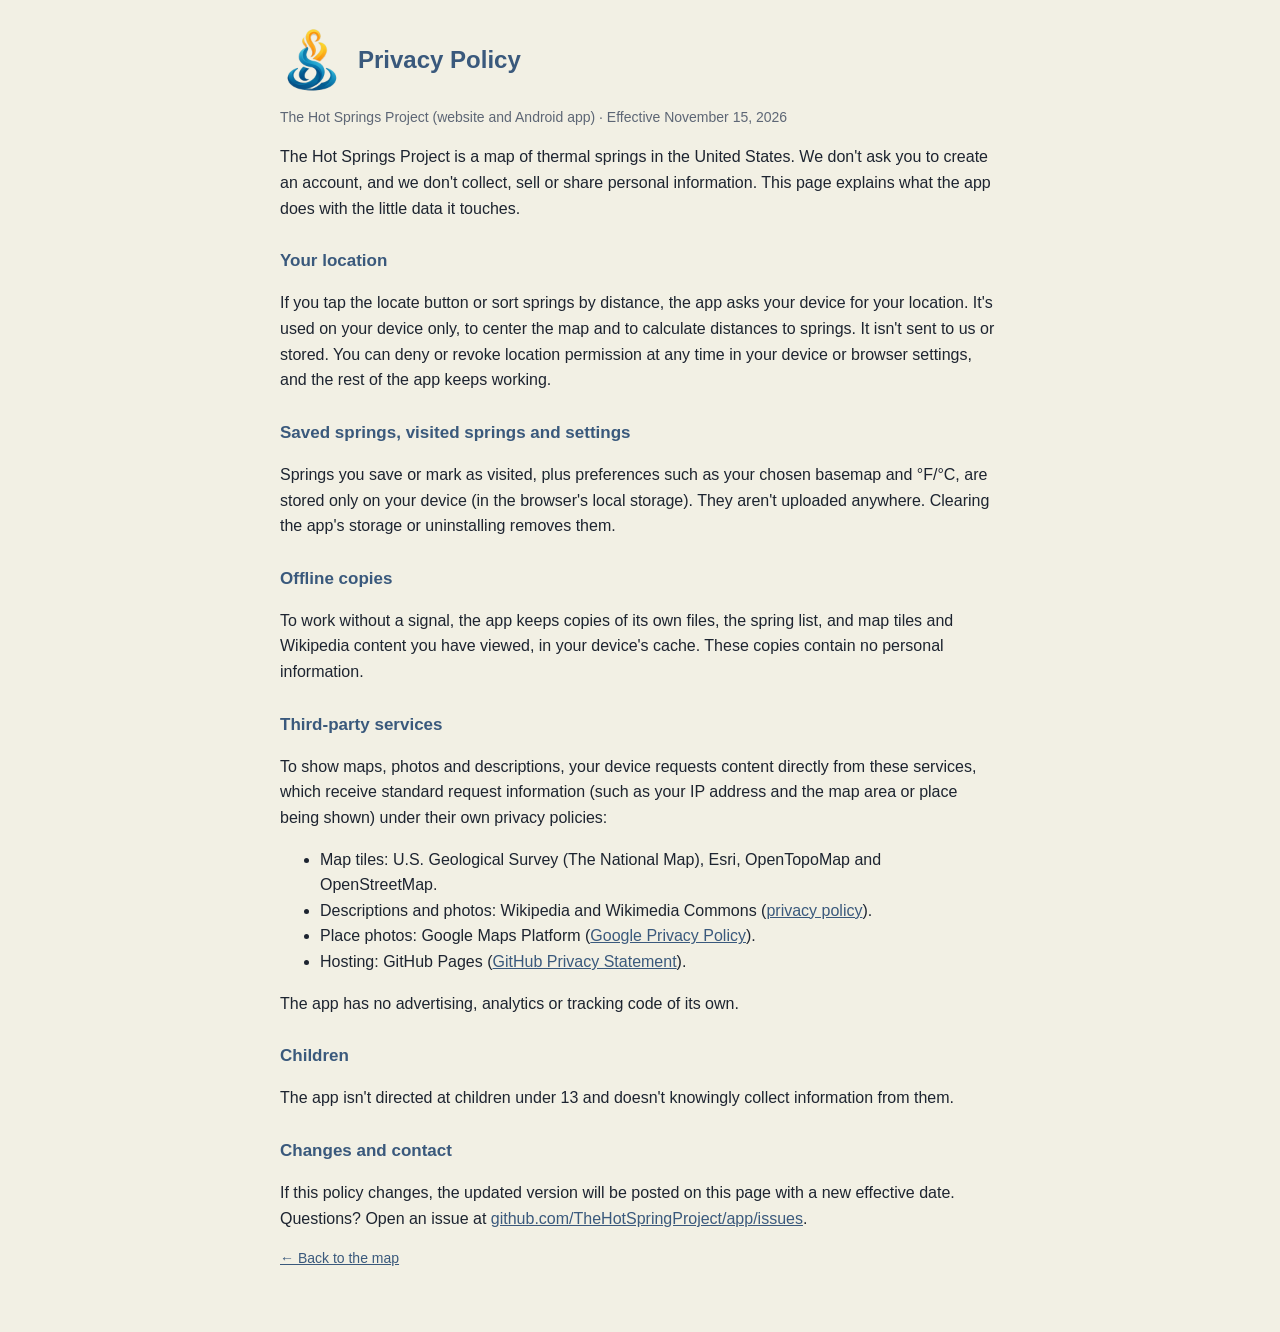
==== privacy.html @ 32f31991 "The Hot Springs Project: initial import Map of hot springs across North America, served at https://h" ====
<!DOCTYPE html>
<html lang="en">
<head>
<meta charset="utf-8">
<meta name="viewport" content="width=device-width, initial-scale=1">
<title>Privacy Policy — The Hot Springs Project</title>
<link rel="icon" href="favicon.ico?v=5" sizes="16x16 32x32 48x48">
<link rel="icon" href="assets/fav-32.png?v=5" sizes="32x32" type="image/png">
<link rel="apple-touch-icon" sizes="180x180" href="assets/touch-180.png?v=5">
<style>
  body{margin:0;font:16px/1.6 -apple-system,BlinkMacSystemFont,"Segoe UI",Roboto,Helvetica,Arial,sans-serif;color:#1d2430;background:#f2f0e4}
  main{max-width:720px;margin:0 auto;padding:28px 20px 48px}
  header{display:flex;align-items:center;gap:14px;margin-bottom:8px}
  header img{width:64px;height:64px}
  h1{font-size:24px;color:#3a597c;margin:0}
  h2{font-size:17px;color:#3a597c;margin:26px 0 6px}
  a{color:#3a597c}
  .muted{color:#5d6675;font-size:14px}
</style>
</head>
<body>
<main>
  <header><img src="assets/logo-192.png?v=4" alt="The Hot Springs Project logo"><h1>Privacy Policy</h1></header>
  <p class="muted">The Hot Springs Project (website and Android app) · Effective November 15, 2026</p>

  <p>The Hot Springs Project is a map of thermal springs in the United States. We don't ask you to create an account, and we don't collect, sell or share personal information. This page explains what the app does with the little data it touches.</p>

  <h2>Your location</h2>
  <p>If you tap the locate button or sort springs by distance, the app asks your device for your location. It's used on your device only, to center the map and to calculate distances to springs. It isn't sent to us or stored. You can deny or revoke location permission at any time in your device or browser settings, and the rest of the app keeps working.</p>

  <h2>Saved springs, visited springs and settings</h2>
  <p>Springs you save or mark as visited, plus preferences such as your chosen basemap and °F/°C, are stored only on your device (in the browser's local storage). They aren't uploaded anywhere. Clearing the app's storage or uninstalling removes them.</p>

  <h2>Offline copies</h2>
  <p>To work without a signal, the app keeps copies of its own files, the spring list, and map tiles and Wikipedia content you have viewed, in your device's cache. These copies contain no personal information.</p>

  <h2>Third-party services</h2>
  <p>To show maps, photos and descriptions, your device requests content directly from these services, which receive standard request information (such as your IP address and the map area or place being shown) under their own privacy policies:</p>
  <ul>
    <li>Map tiles: U.S. Geological Survey (The National Map), Esri, OpenTopoMap and OpenStreetMap.</li>
    <li>Descriptions and photos: Wikipedia and Wikimedia Commons (<a href="https://foundation.wikimedia.org/wiki/Policy:Privacy_policy">privacy policy</a>).</li>
    <li>Place photos: Google Maps Platform (<a href="https://policies.google.com/privacy">Google Privacy Policy</a>).</li>
    <li>Hosting: GitHub Pages (<a href="https://docs.github.com/en/site-policy/privacy-policies/github-general-privacy-statement">GitHub Privacy Statement</a>).</li>
  </ul>
  <p>The app has no advertising, analytics or tracking code of its own.</p>

  <h2>Children</h2>
  <p>The app isn't directed at children under 13 and doesn't knowingly collect information from them.</p>

  <h2>Changes and contact</h2>
  <p>If this policy changes, the updated version will be posted on this page with a new effective date. Questions? Open an issue at <a href="https://github.com/TheHotSpringProject/app/issues">github.com/TheHotSpringProject/app/issues</a>.</p>

  <p class="muted"><a href="./">← Back to the map</a></p>
</main>
</body>
</html>
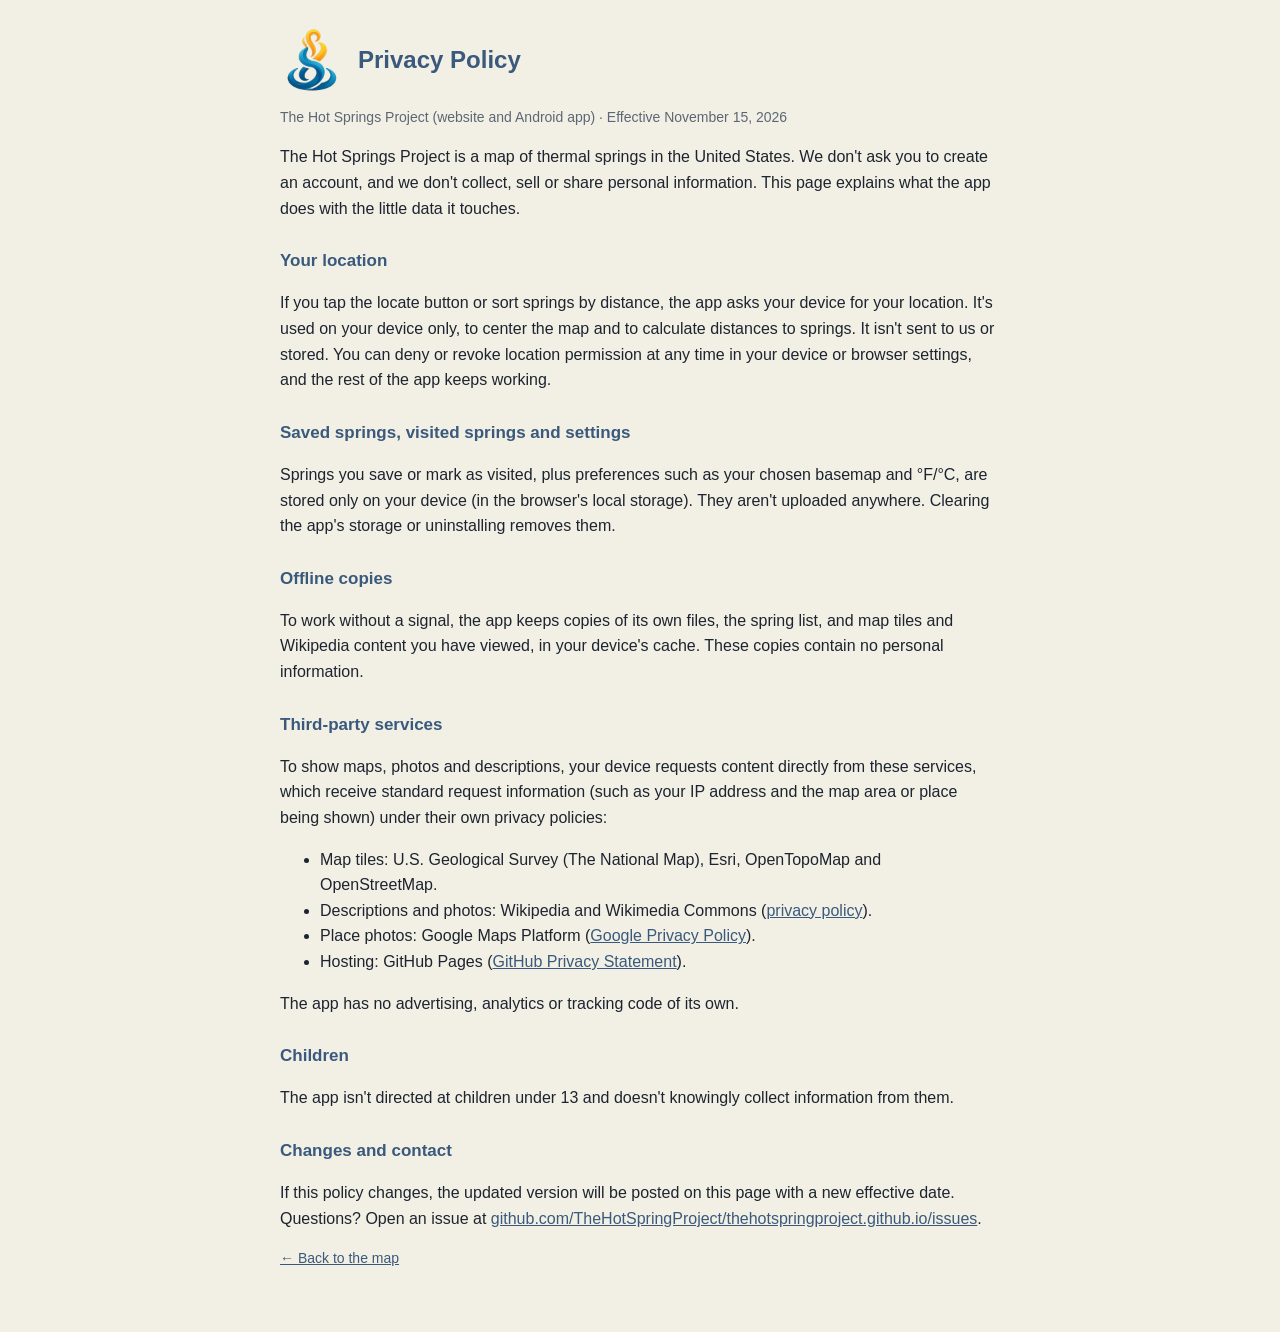
==== commit 9737ddf3: "Serve from thehotspringproject.github.io instead of a custom domain Co-Authored-By: Claude Opus 5.5 " ====
--- a/privacy.html
+++ b/privacy.html
@@ -48,7 +48,7 @@
   <p>The app isn't directed at children under 13 and doesn't knowingly collect information from them.</p>
 
   <h2>Changes and contact</h2>
-  <p>If this policy changes, the updated version will be posted on this page with a new effective date. Questions? Open an issue at <a href="https://github.com/TheHotSpringProject/app/issues">github.com/TheHotSpringProject/app/issues</a>.</p>
+  <p>If this policy changes, the updated version will be posted on this page with a new effective date. Questions? Open an issue at <a href="https://github.com/TheHotSpringProject/thehotspringproject.github.io/issues">github.com/TheHotSpringProject/thehotspringproject.github.io/issues</a>.</p>
 
   <p class="muted"><a href="./">← Back to the map</a></p>
 </main>
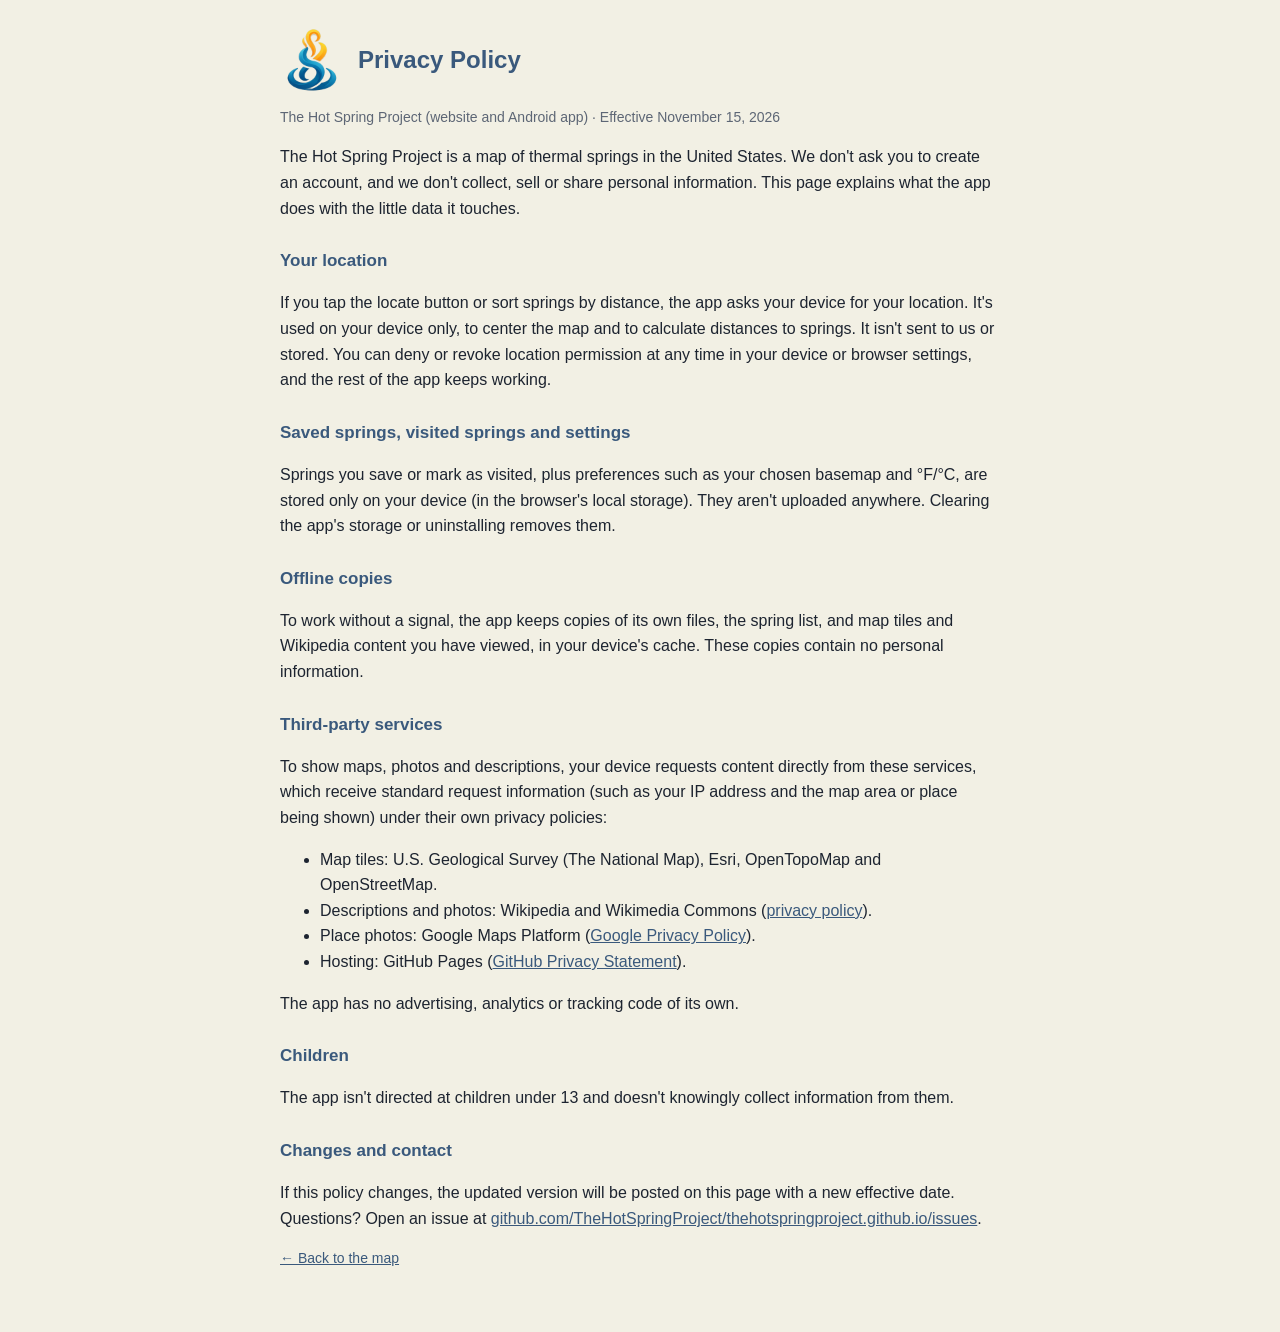
==== commit ed65e977: "Rename to The Hot Spring Project (singular), including logos Co-Authored-By: Claude Opus 5.5 <norepl" ====
--- a/privacy.html
+++ b/privacy.html
@@ -3,7 +3,7 @@
 <head>
 <meta charset="utf-8">
 <meta name="viewport" content="width=device-width, initial-scale=1">
-<title>Privacy Policy — The Hot Springs Project</title>
+<title>Privacy Policy — The Hot Spring Project</title>
 <link rel="icon" href="favicon.ico?v=5" sizes="16x16 32x32 48x48">
 <link rel="icon" href="assets/fav-32.png?v=5" sizes="32x32" type="image/png">
 <link rel="apple-touch-icon" sizes="180x180" href="assets/touch-180.png?v=5">
@@ -20,10 +20,10 @@
 </head>
 <body>
 <main>
-  <header><img src="assets/logo-192.png?v=4" alt="The Hot Springs Project logo"><h1>Privacy Policy</h1></header>
-  <p class="muted">The Hot Springs Project (website and Android app) · Effective November 15, 2026</p>
+  <header><img src="assets/logo-192.png?v=4" alt="The Hot Spring Project logo"><h1>Privacy Policy</h1></header>
+  <p class="muted">The Hot Spring Project (website and Android app) · Effective November 15, 2026</p>
 
-  <p>The Hot Springs Project is a map of thermal springs in the United States. We don't ask you to create an account, and we don't collect, sell or share personal information. This page explains what the app does with the little data it touches.</p>
+  <p>The Hot Spring Project is a map of thermal springs in the United States. We don't ask you to create an account, and we don't collect, sell or share personal information. This page explains what the app does with the little data it touches.</p>
 
   <h2>Your location</h2>
   <p>If you tap the locate button or sort springs by distance, the app asks your device for your location. It's used on your device only, to center the map and to calculate distances to springs. It isn't sent to us or stored. You can deny or revoke location permission at any time in your device or browser settings, and the rest of the app keeps working.</p>
